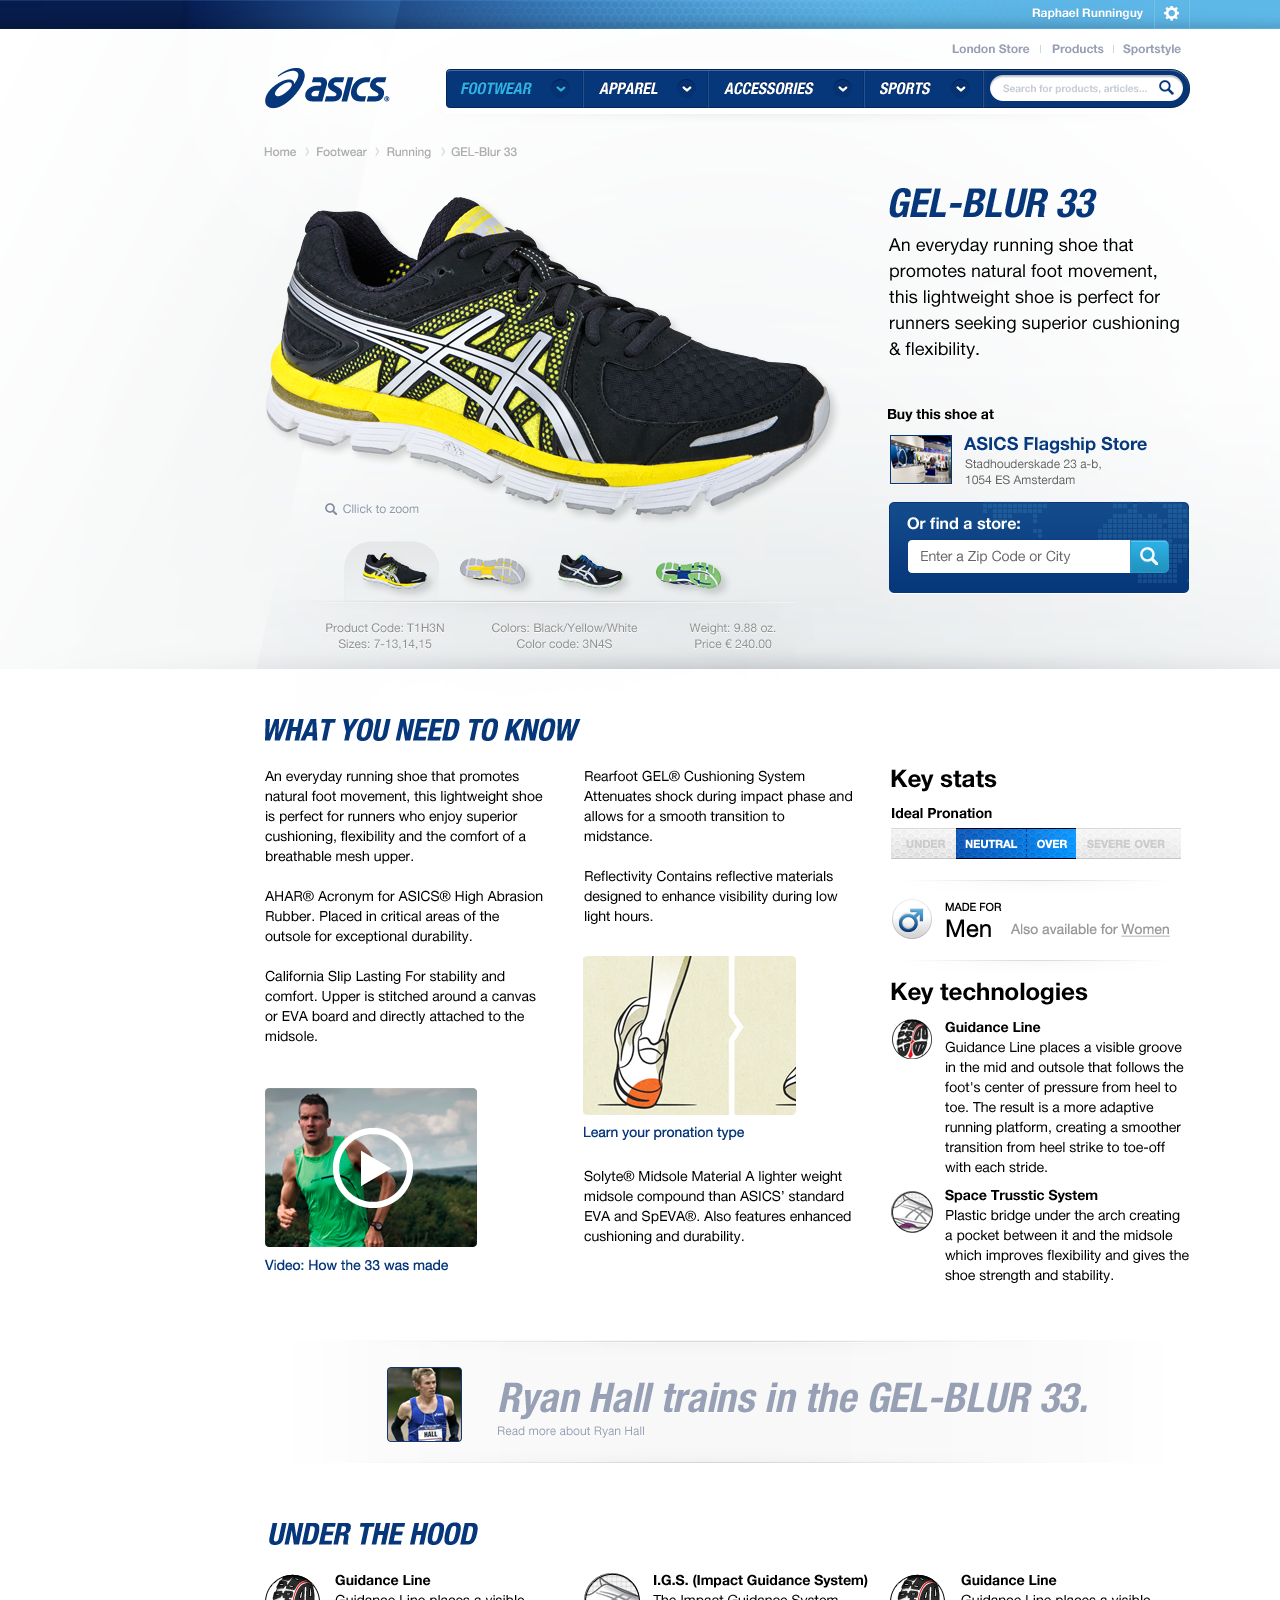
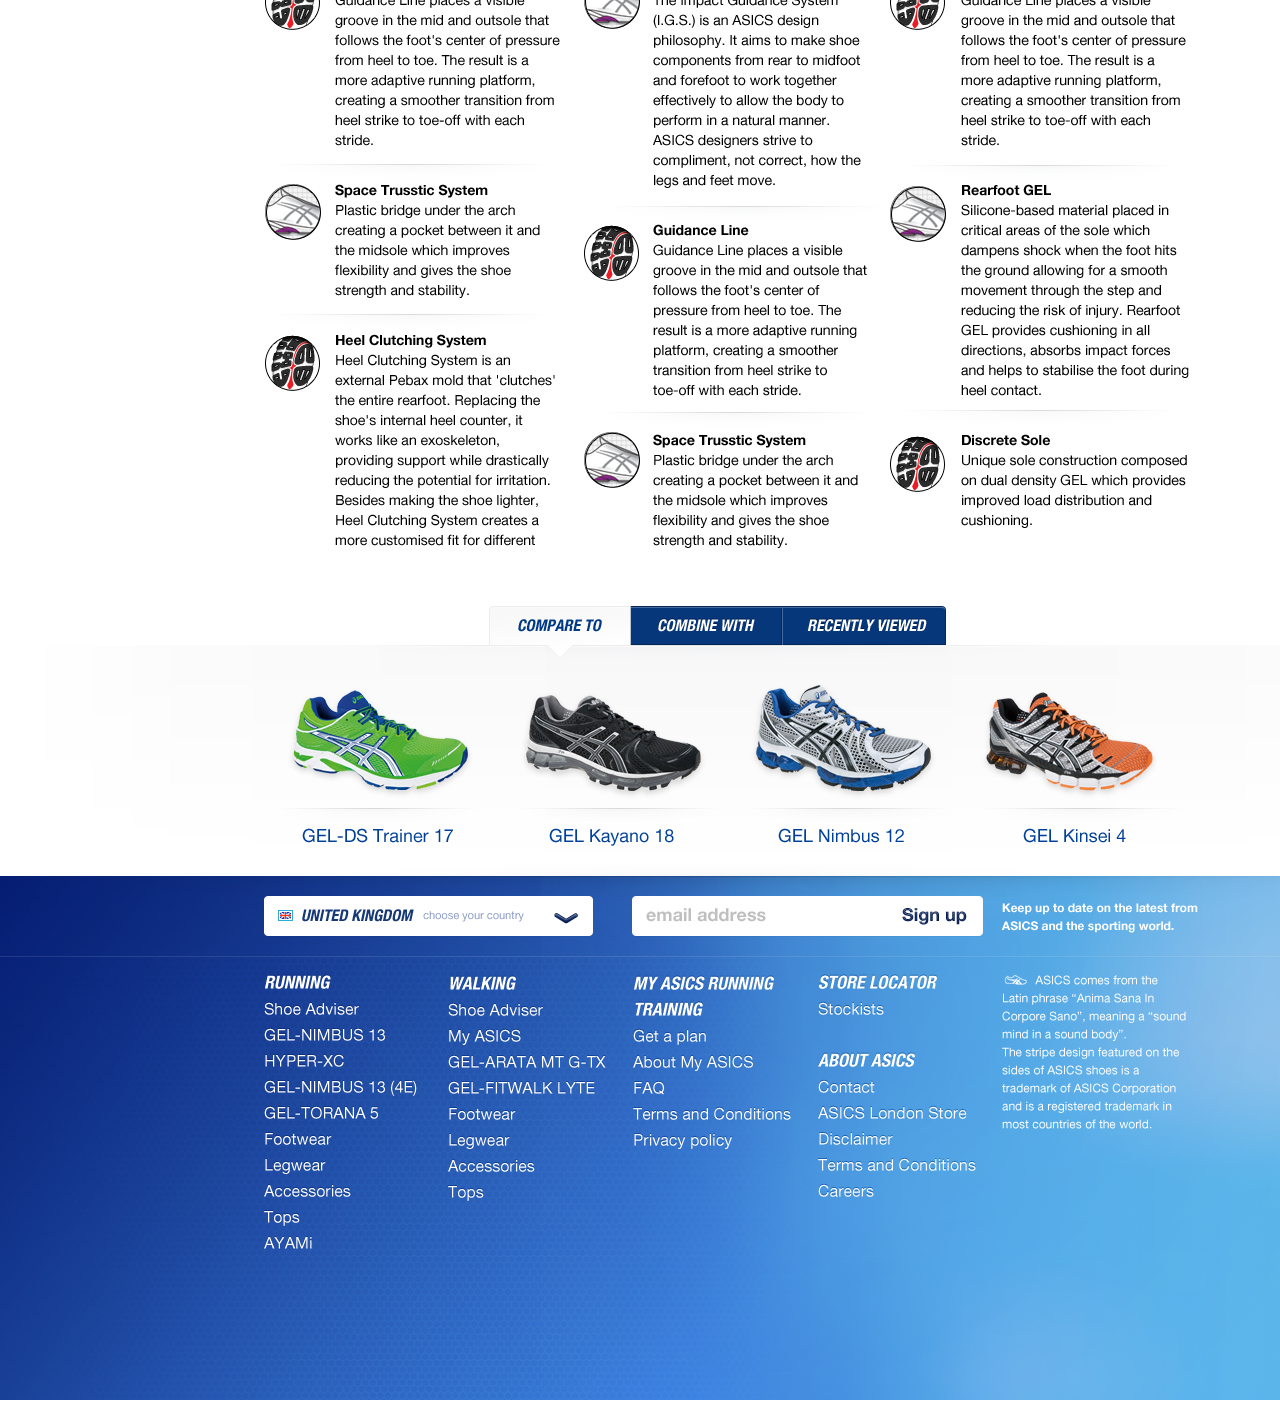
==== slide.html @ 16967441 "First Commit" ====
<!DOCTYPE html PUBLIC "-//W3C//DTD XHTML 1.0 Strict//EN" "http://www.w3.org/TR/xhtml1/DTD/xhtml1-strict.dtd">
<html xmlns="http://www.w3.org/1999/xhtml">
<head>

<meta http-equiv="Content-Type" content="text/html; charset=UTF-8" />

<title>AQ Works - Slideshow</title>

<link rel="shortcut icon" href="favicon.ico" type="image/vnd.microsoft.icon" />

<link href="css/style.css" rel="stylesheet" type="text/css" media="screen" />

<!--[if lte IE 8 ]> 
<link rel="stylesheet" href="css/ie-fixes.css" type="text/css" media="all" />
<![endif]-->

<!-- Cycle Plugin -->
<script type="text/javascript" src="js/jquery.js"></script>
<script type="text/javascript" src="js/jquery.cycle.all.min.js"></script>
<script type="text/javascript" src="js/scripts.js"></script>


</head>

<body>

<div id="container">

	<!-- Nav controls -->
	<a href="#" title="Goto the previous slide" id="prev">Previous</a>
	<a href="#" title="Goto the next slide" id="next">Next</a>

	<!-- Begin slideshow -->
	<div id="slideshow">
		<ul id="slides">
			<li><img src="images/asics_refreshProduct_FA.png" /></li>
			<li><img src="images/asics_refreshProductblue_FA.png"/></li>
			<li><img src="images/asics_refreshTOP_FA.png" /></li>
			<li><img src="images/asics_refreshTOPblue_FA.png" /></li>
			<li><img src="images/asics_refreshTOPblue2_FA.png" /></li>
			<!-- Index -->
			<li>
				<p>Image 1</p>			
				<p>Image 2</p>
				<p>Image 3</p>
				<p>Image 4</p>
				<p>Image 5</p>
			</li>
			<!-- End Index -->
		</ul>
	</div> <!-- slideshow -->

</div><!-- container -->

</body>
</html>
---- css/style.css ----
/* http://meyerweb.com/eric/tools/css/reset/ 
   v2.0 | 20110126
   License: none (public domain)
*/

html, body, div, span, applet, object, iframe,
h1, h2, h3, h4, h5, h6, p, blockquote, pre,
a, abbr, acronym, address, big, cite, code,
del, dfn, em, img, ins, kbd, q, s, samp,
small, strike, strong, sub, sup, tt, var,
b, u, i, center,
dl, dt, dd, ol, ul, li,
fieldset, form, label, legend,
table, caption, tbody, tfoot, thead, tr, th, td,
article, aside, canvas, details, embed, 
figure, figcaption, footer, header, hgroup, 
menu, nav, output, ruby, section, summary,
time, mark, audio, video {
	margin: 0;
	padding: 0;
	border: 0;
	font-size: 100%;
	font: inherit;
	vertical-align: baseline;
}
/* HTML5 display-role reset for older browsers */
article, aside, details, figcaption, figure, 
footer, header, hgroup, menu, nav, section {
	display: block;
}
body {
	line-height: 1;
}
ol, ul {
	list-style: none;
}
blockquote, q {
	quotes: none;
}
blockquote:before, blockquote:after,
q:before, q:after {
	content: '';
	content: none;
}
table {
	border-collapse: collapse;
	border-spacing: 0;
}

/* =============================================================================
Container Styles
========================================================================== */

#container {
	width: 100%;
	margin: auto;
	position: relative;
	z-index: 1;
}

div#slideshow {
	width: 100%;
	height: 100%;
	padding: 0px;
	overflow: hidden; 
	position: relative;
	z-index: 2;
	margin: 0px auto;
}

/* =============================================================================
Slides over-ride - fits height to page
========================================================================== */

#slides li {position: relative !important; }


/* =============================================================================
Navigation controls
========================================================================== */
		
a#prev, a#next {
	display: block;
	position: absolute;
	cursor: pointer;
	z-index: 15;
	text-indent: -9999px;
	background: none;
	width: 50%;
	height: 100%;
		}		

a#prev {
	float: left;
	left:0px;
		}
		
a#next {
	float: right;
	right:0px;
		}
---- css/ie-fixes.css ----
a#prev, a#next {
	position: relative;
	height: 20px;
	text-align: center;
	padding: 15px 0px;
	text-indent: 0px;
	font-family: Arial, sans-serif;
		}		
		
 a#next {
 	clear: left;
 }
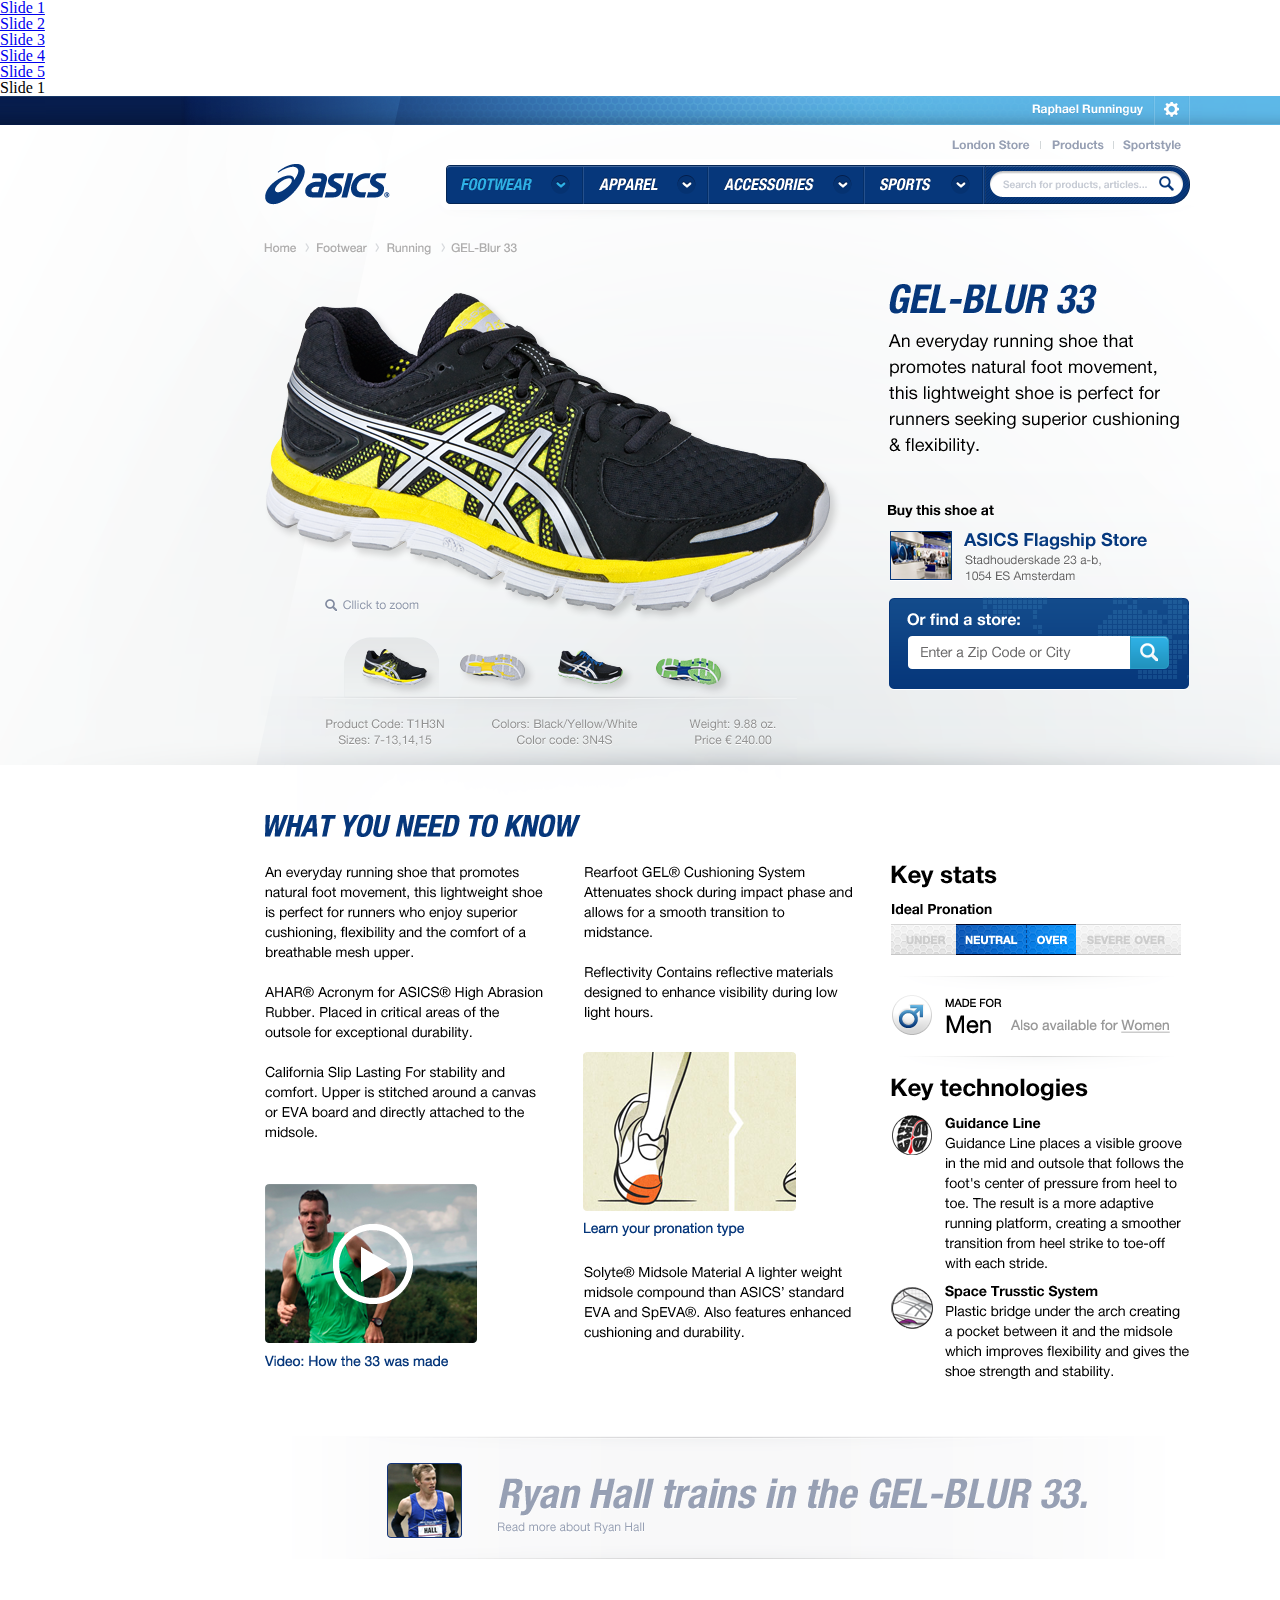
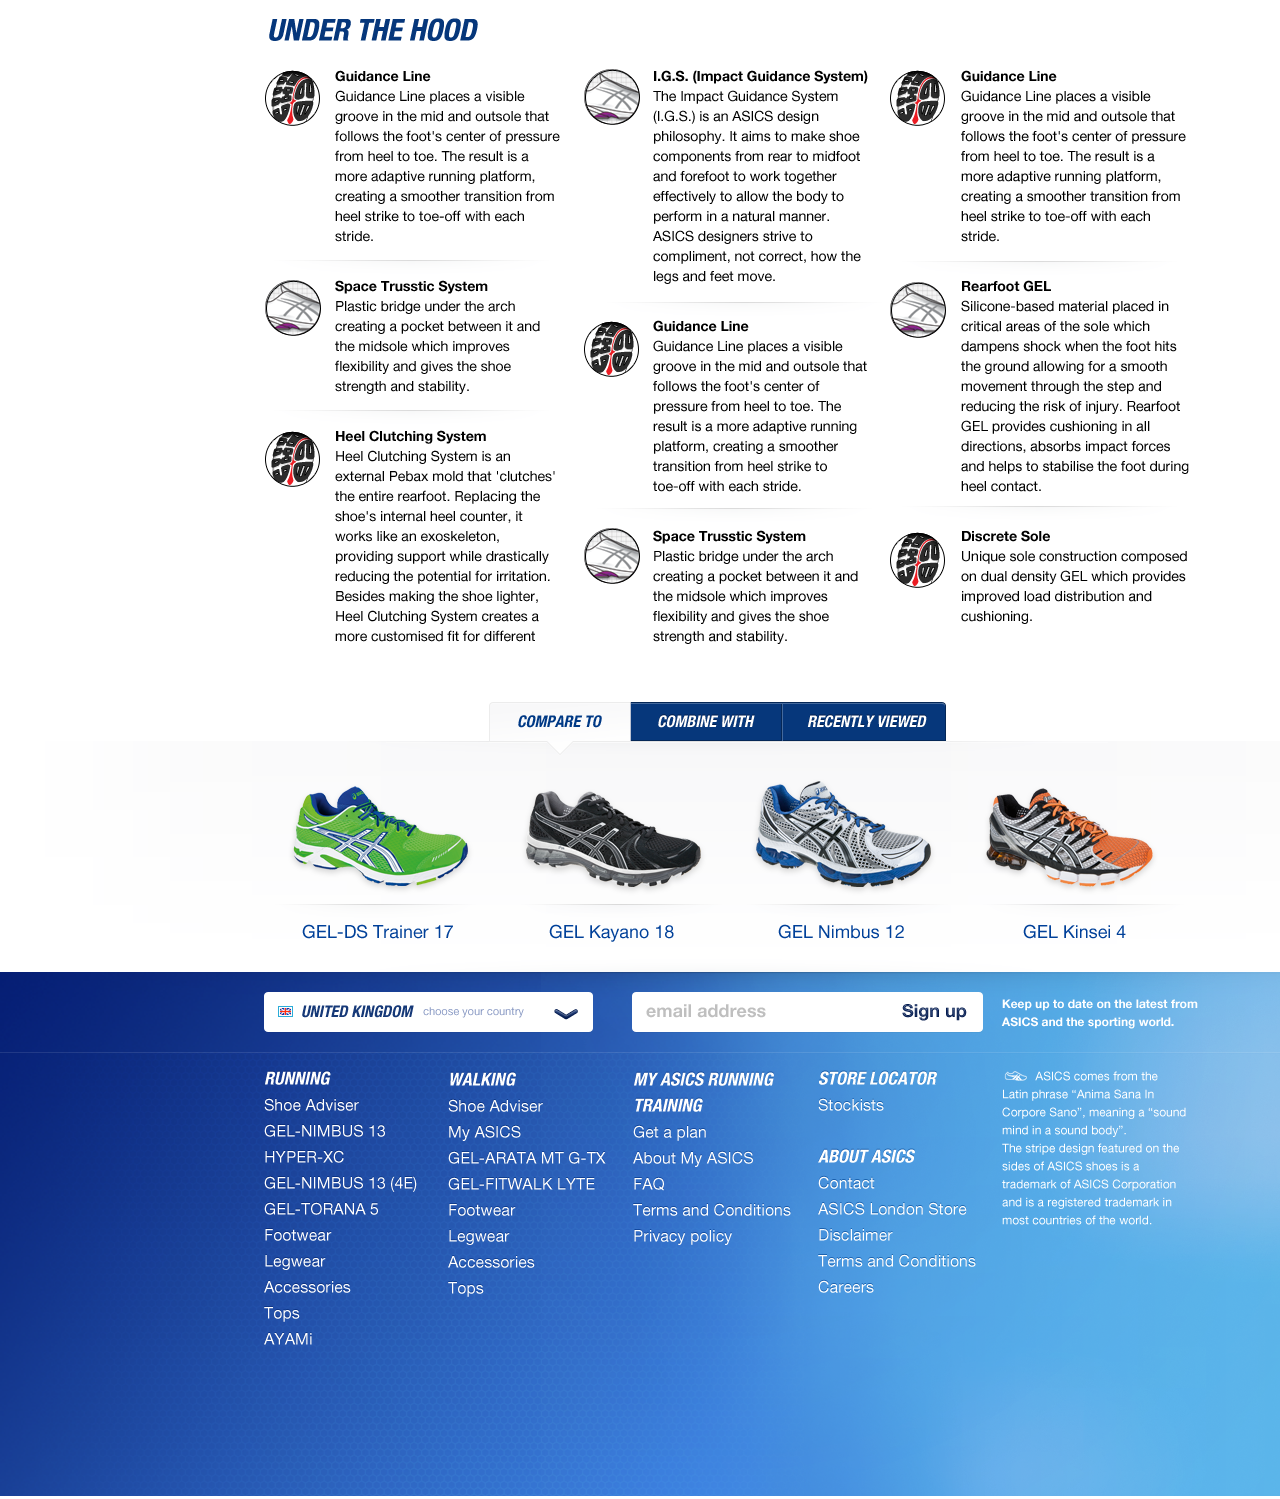
==== commit 20d2a41e: "Edits" ====
--- a/slide.html
+++ b/slide.html
@@ -32,23 +32,13 @@
 
 	<!-- Begin slideshow -->
 	<div id="slideshow">
-		<ul id="slides">
-			<li><img src="images/asics_refreshProduct_FA.png" /></li>
-			<li><img src="images/asics_refreshProductblue_FA.png"/></li>
-			<li><img src="images/asics_refreshTOP_FA.png" /></li>
-			<li><img src="images/asics_refreshTOPblue_FA.png" /></li>
-			<li><img src="images/asics_refreshTOPblue2_FA.png" /></li>
-			<!-- Index -->
-			<li>
-				<p>Image 1</p>			
-				<p>Image 2</p>
-				<p>Image 3</p>
-				<p>Image 4</p>
-				<p>Image 5</p>
-			</li>
-			<!-- End Index -->
-		</ul>
-	</div> <!-- slideshow -->
+		<div class="item"><h1>Slide 1</h1><img src="images/asics_refreshProduct_FA.png" /></div>
+		<div class="item"><h1>Slide 2</h1><img src="images/asics_refreshProductblue_FA.png"/></div>
+		<div class="item"><h1>Slide 3</h1><img src="images/asics_refreshTOP_FA.png" /></div>
+		<div class="item"><h1>Slide 4</h1><img src="images/asics_refreshTOPblue_FA.png" /></div>
+		<div class="item"><h1>Slide 5</h1><img src="images/asics_refreshTOPblue2_FA.png" /></div>
+	</div>
+	<!-- slideshow -->
 
 </div><!-- container -->
 
--- a/css/style.css
+++ b/css/style.css
@@ -56,6 +56,12 @@
 	margin: auto;
 	position: relative;
 	z-index: 1;
+	height: 100%;
+	padding: 0px;
+	overflow: hidden; 
+	position: relative;
+	z-index: 2;
+	margin: 0px auto;
 }
 
 div#slideshow {
@@ -72,7 +78,7 @@
 Slides over-ride - fits height to page
 ========================================================================== */
 
-#slides li {position: relative !important; }
+.item {position: relative !important; }
 
 
 /* =============================================================================
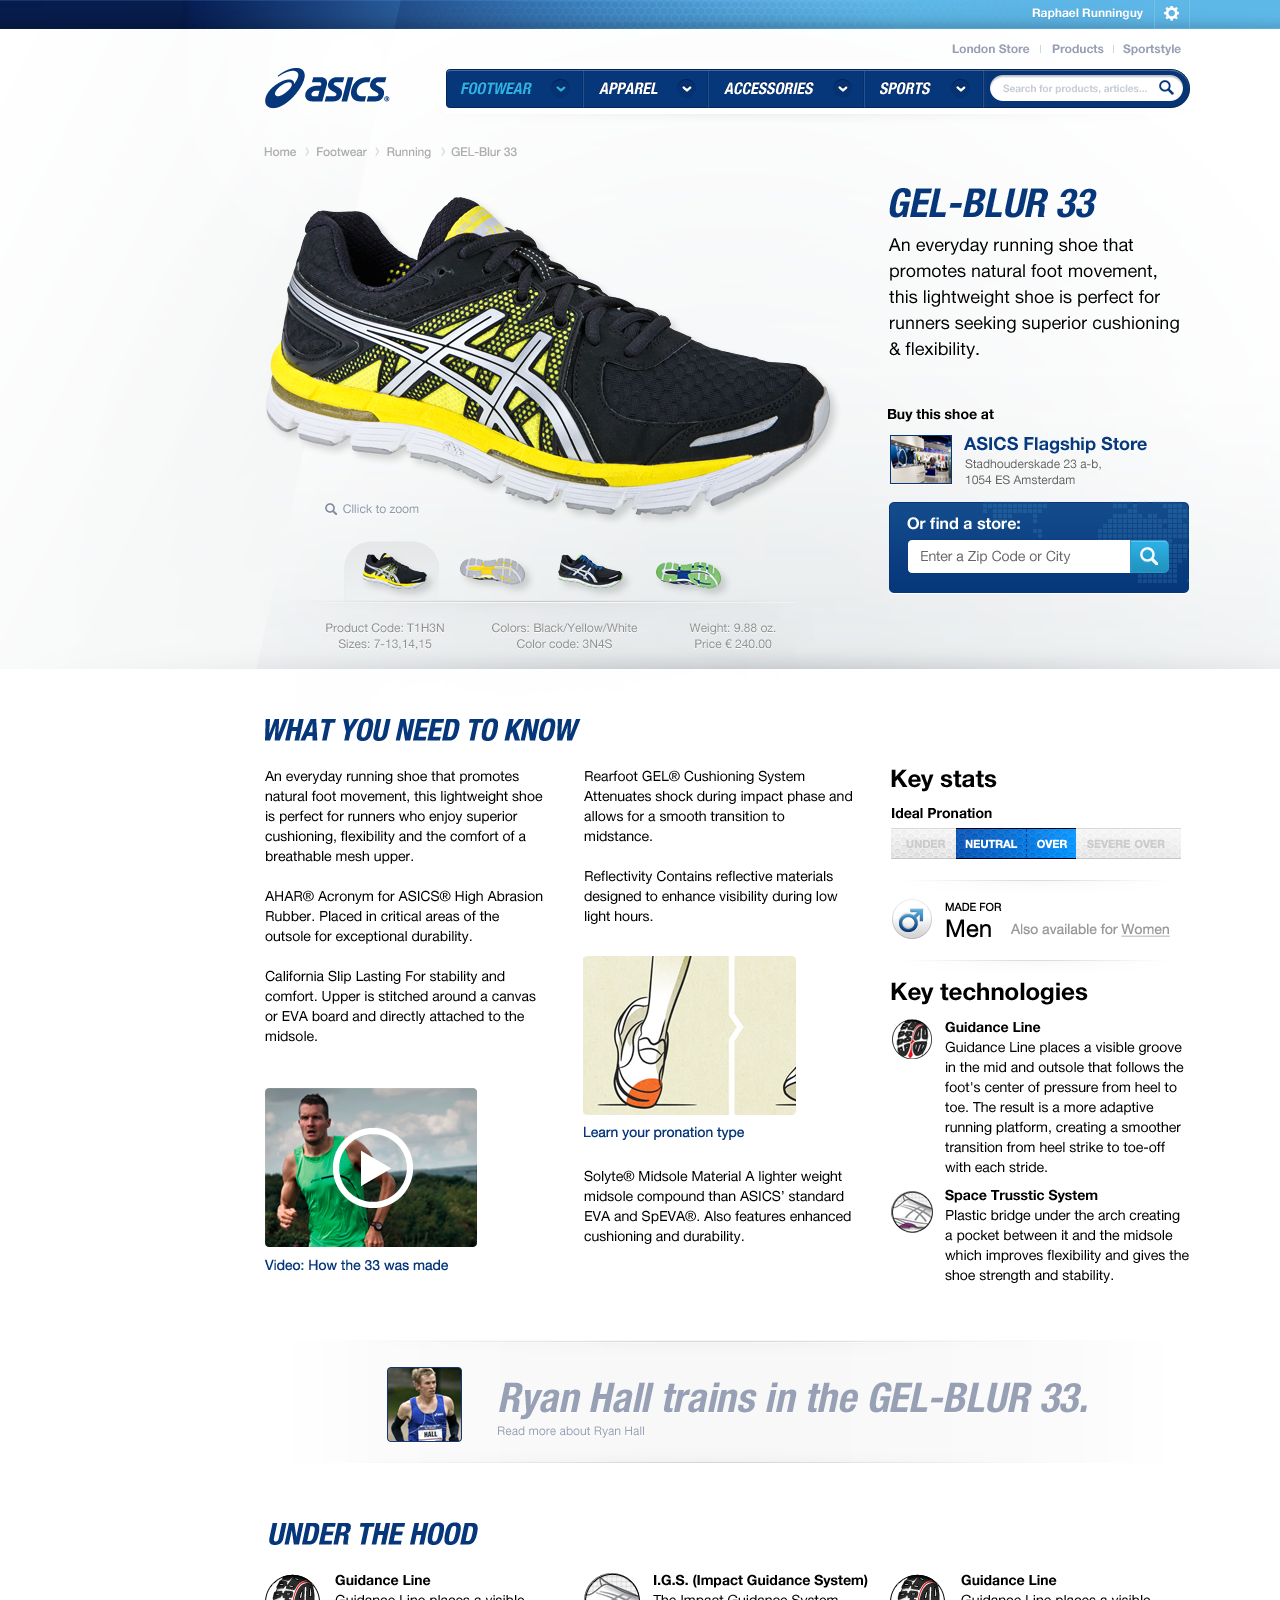
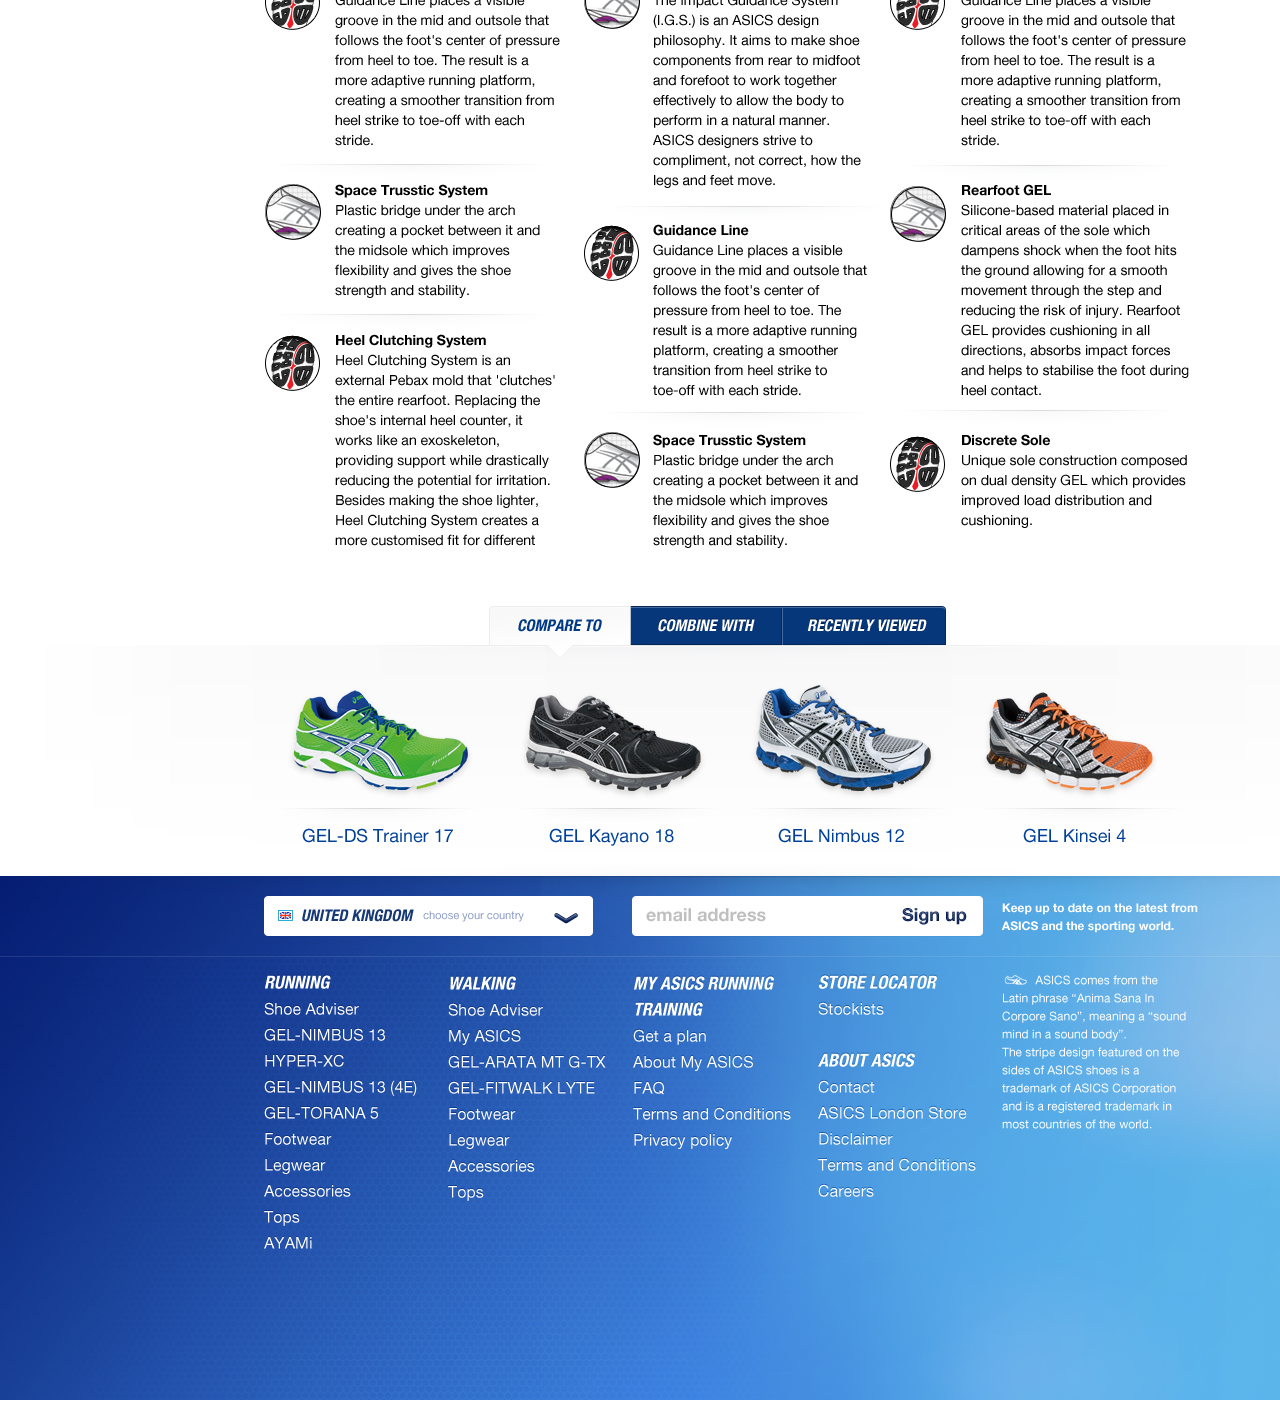
==== commit e2d4d808: "index li" ====
--- a/slide.html
+++ b/slide.html
@@ -32,13 +32,15 @@
 
 	<!-- Begin slideshow -->
 	<div id="slideshow">
-		<div class="item"><h1>Slide 1</h1><img src="images/asics_refreshProduct_FA.png" /></div>
-		<div class="item"><h1>Slide 2</h1><img src="images/asics_refreshProductblue_FA.png"/></div>
-		<div class="item"><h1>Slide 3</h1><img src="images/asics_refreshTOP_FA.png" /></div>
-		<div class="item"><h1>Slide 4</h1><img src="images/asics_refreshTOPblue_FA.png" /></div>
-		<div class="item"><h1>Slide 5</h1><img src="images/asics_refreshTOPblue2_FA.png" /></div>
-	</div>
-	<!-- slideshow -->
+		<ul id="slides">
+			<li><img src="images/asics_refreshProduct_FA.png" /></li>
+			<li><img src="images/asics_refreshProductblue_FA.png"/></li>
+			<li><img src="images/asics_refreshTOP_FA.png" /></li>
+			<li><img src="images/asics_refreshTOPblue_FA.png" /></li>
+			<li><img src="images/asics_refreshTOPblue2_FA.png" /></li>
+			<li class="pager"><ul id="pager"></ul></li>
+		</ul>
+	</div> <!-- slideshow -->
 
 </div><!-- container -->
 
--- a/css/style.css
+++ b/css/style.css
@@ -48,6 +48,22 @@
 }
 
 /* =============================================================================
+Link styles
+========================================================================== */
+
+a:link {text-decoration:none; color: #3AAED7; -webkit-transition: all 150ms linear; -moz-transition: all 150ms linear; text-shadow: 0 0 4px rgba(73, 97, 198, 0); padding: 0px 1px;} /* Remember to turn off transition for any links or sliding door technique links where this doesn't work */
+
+a:visited {text-decoration: none; color: #3AAED7;}
+
+a:hover {
+	text-decoration:none;
+	color: #fff;
+	background: #ff0000;
+	text-shadow: 0 0 6px #000;}
+
+a:focus {color: #fff; background: #13671b;} /* For usability, check the homepage style section too */
+
+/* =============================================================================
 Container Styles
 ========================================================================== */
 
@@ -56,12 +72,6 @@
 	margin: auto;
 	position: relative;
 	z-index: 1;
-	height: 100%;
-	padding: 0px;
-	overflow: hidden; 
-	position: relative;
-	z-index: 2;
-	margin: 0px auto;
 }
 
 div#slideshow {
@@ -78,7 +88,7 @@
 Slides over-ride - fits height to page
 ========================================================================== */
 
-.item {position: relative !important; }
+#slides li {position: relative !important; }
 
 
 /* =============================================================================
@@ -106,3 +116,24 @@
 	right:0px;
 		}
 
+/* =============================================================================
+Index Navigation
+========================================================================== */
+
+ul#pager {
+	margin: 0 auto;
+	padding-top: 2em;
+	width: 90%;
+	}
+
+ul#pager li { 
+	margin: 0em 2em 1em;
+	position: relative;
+	z-index: 101;}
+
+ul#pager li img {
+	}
+	
+ul#pager li:last-child {display: none !important;}
+
+li.pager {z-index: 100 !important;}
